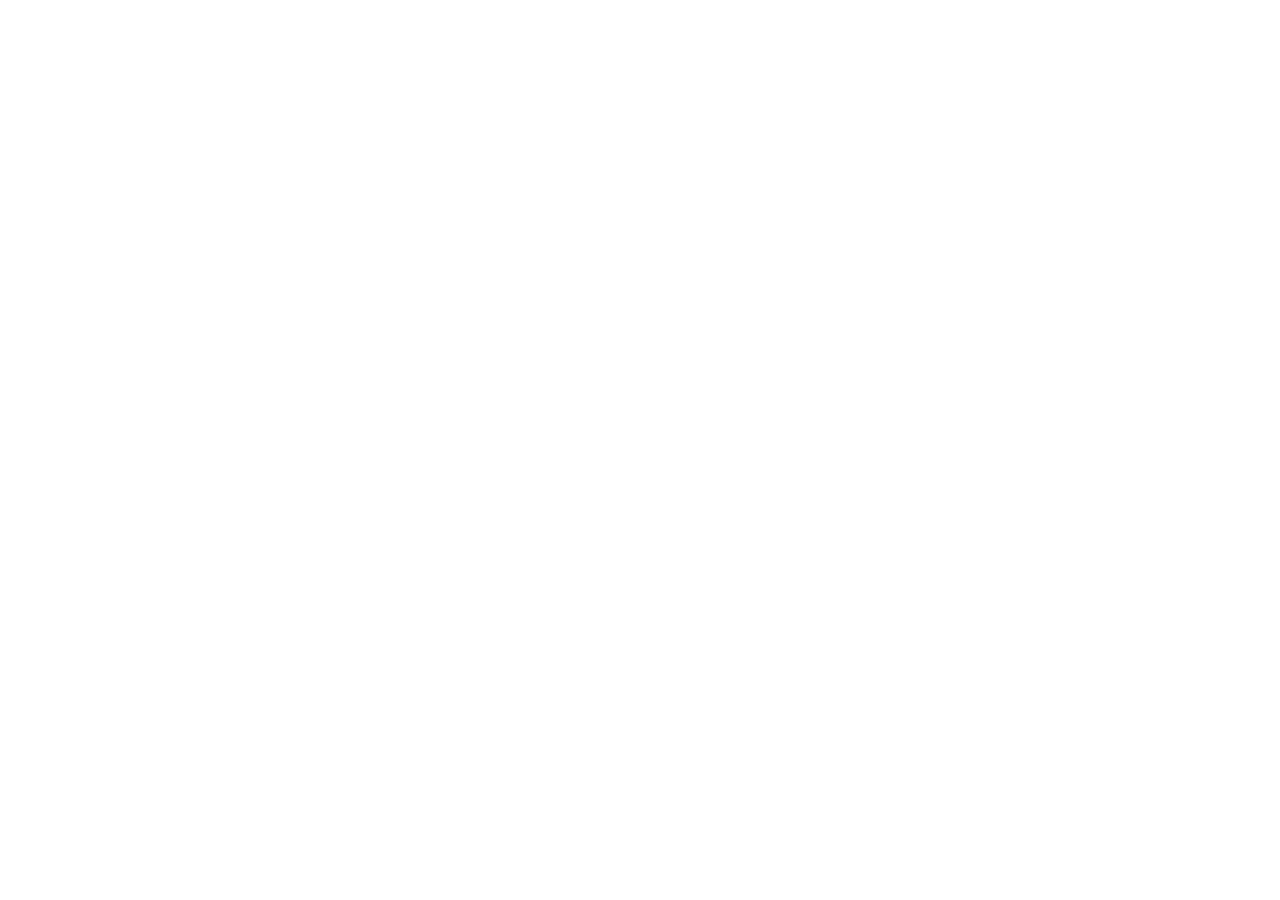
==== index.html @ d42cd2e7 "Add files via upload" ====
<!doctype html>
<html lang="en">
  <head>
    <meta charset="UTF-8" />
    <meta name="viewport" content="width=device-width, initial-scale=1.0" />
    <title>ADAPT-Drive - Autonomous Vehicle Navigation & Safety Assistant</title>
    <meta name="description" content="Realistic automotive navigation and collision avoidance system integrating Google Maps route planning with adaptive autonomous path planning on Indian roads." />
    <meta property="og:title" content="ADAPT-Drive - Autonomous Vehicle Navigation & Safety Assistant" />
    <meta property="og:description" content="Realistic automotive navigation and collision avoidance system integrating Google Maps route planning with adaptive autonomous path planning on Indian roads." />
    <meta property="og:type" content="website" />
    <meta name="twitter:card" content="summary_large_image" />
    <link rel="preconnect" href="https://fonts.googleapis.com">
    <link rel="preconnect" href="https://fonts.gstatic.com" crossorigin>
    <link href="https://fonts.googleapis.com/css2?family=JetBrains+Mono:wght@400;500;600;700&family=Plus+Jakarta+Sans:wght@400;500;600;700;800&display=swap" rel="stylesheet">
  </head>
  <body class="bg-slate-950 text-slate-100 antialiased overflow-hidden select-none">
    <div id="root"></div>
    <script type="module" src="/src/main.tsx"></script>
  </body>
</html>
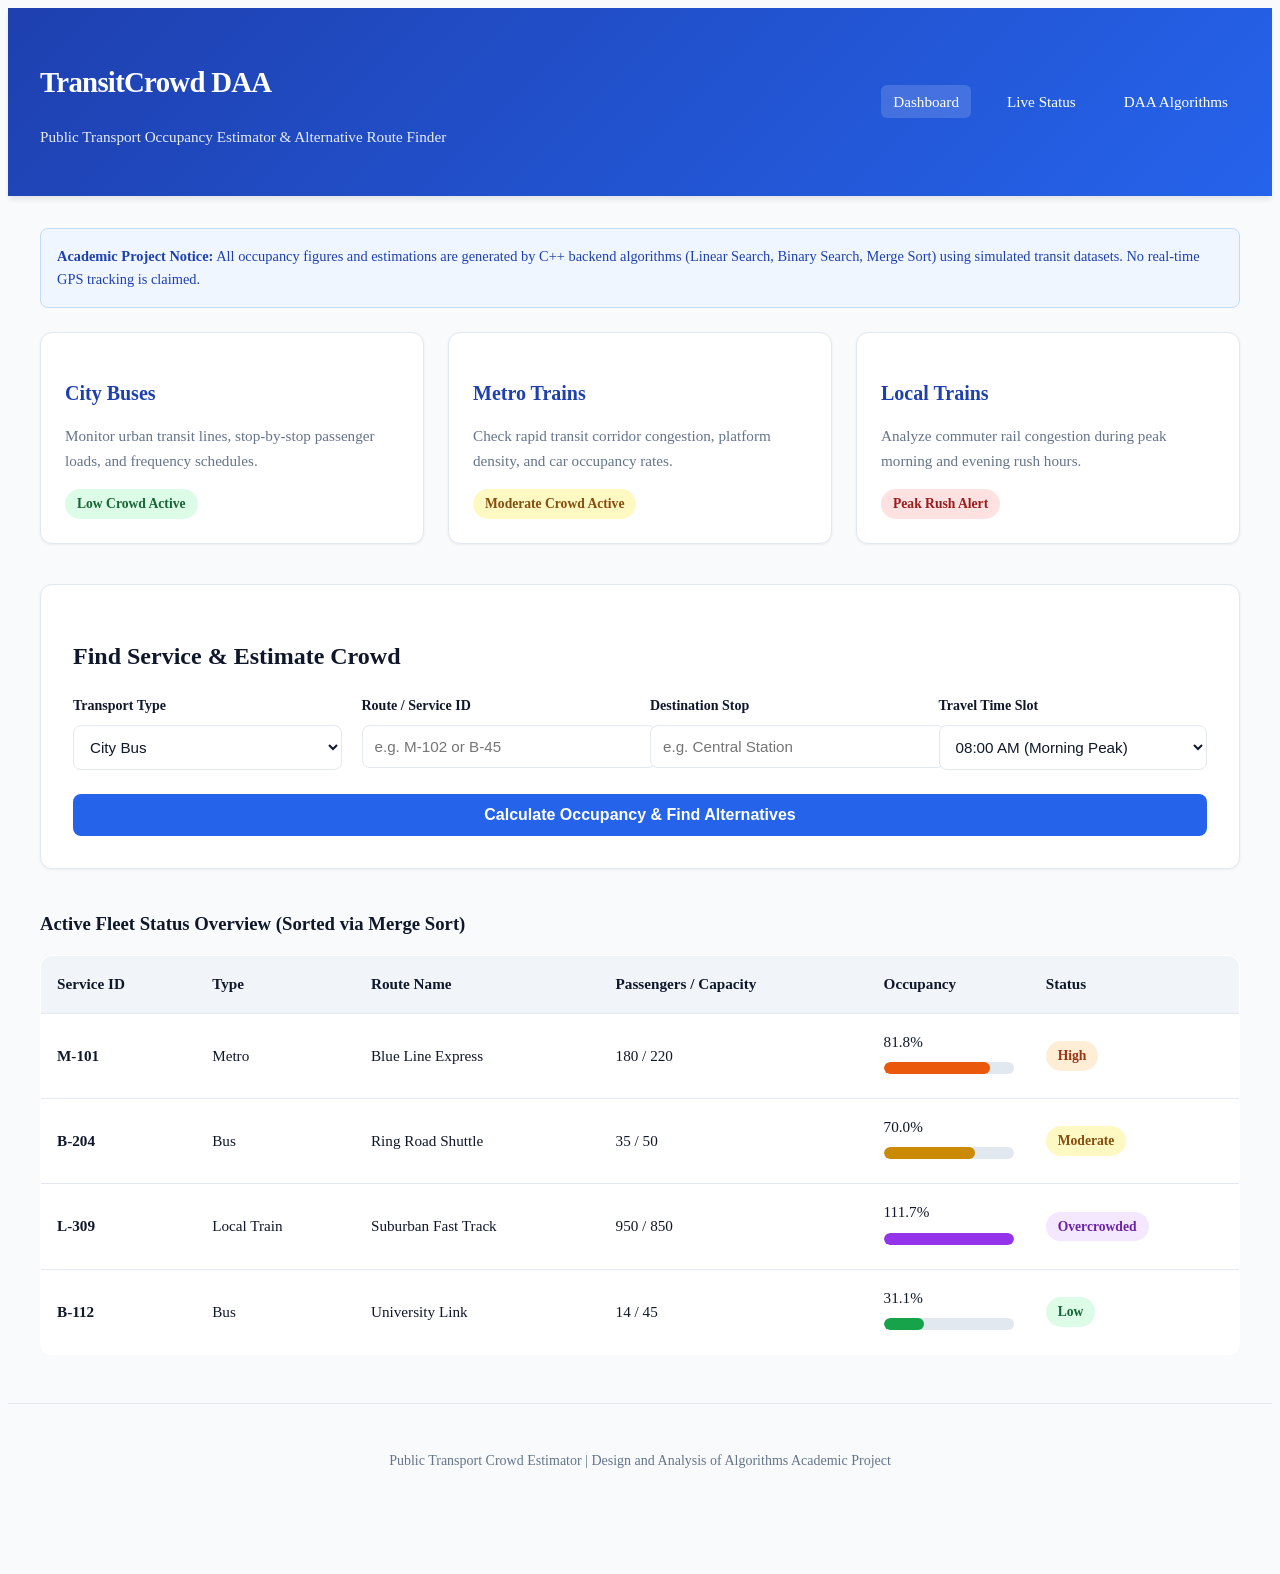
==== commit 17dc64c1: "Create index.html" ====
--- a/index.html
+++ b/index.html
@@ -1,21 +1,152 @@
-<!doctype html>
+<!DOCTYPE html>
 <html lang="en">
-  <head>
-    <meta charset="UTF-8" />
-    <meta name="viewport" content="width=device-width, initial-scale=1.0" />
-    <title>ADAPT-Drive - Autonomous Vehicle Navigation & Safety Assistant</title>
-    <meta name="description" content="Realistic automotive navigation and collision avoidance system integrating Google Maps route planning with adaptive autonomous path planning on Indian roads." />
-    <meta property="og:title" content="ADAPT-Drive - Autonomous Vehicle Navigation & Safety Assistant" />
-    <meta property="og:description" content="Realistic automotive navigation and collision avoidance system integrating Google Maps route planning with adaptive autonomous path planning on Indian roads." />
-    <meta property="og:type" content="website" />
-    <meta name="twitter:card" content="summary_large_image" />
-    <link rel="preconnect" href="https://fonts.googleapis.com">
-    <link rel="preconnect" href="https://fonts.gstatic.com" crossorigin>
-    <link href="https://fonts.googleapis.com/css2?family=JetBrains+Mono:wght@400;500;600;700&family=Plus+Jakarta+Sans:wght@400;500;600;700;800&display=swap" rel="stylesheet">
-  </head>
-  <body class="bg-slate-950 text-slate-100 antialiased overflow-hidden select-none">
-    <div id="root"></div>
-    <script type="module" src="/src/main.tsx"></script>
-  </body>
+<head>
+    <meta charset="UTF-8">
+    <meta name="viewport" content="width=device-width, initial-scale=1.0">
+    <title>Public Transport Crowd Estimator — DAA Project</title>
+    <link rel="stylesheet" href="style.css">
+</head>
+<body>
+    <header>
+        <div class="nav-container">
+            <div class="logo-area">
+                <h1>TransitCrowd DAA</h1>
+                <p>Public Transport Occupancy Estimator & Alternative Route Finder</p>
+            </div>
+            <nav>
+                <ul>
+                    <li><a href="index.html" class="active">Dashboard</a></li>
+                    <li><a href="results.html">Live Status</a></li>
+                    <li><a href="algorithms.html">DAA Algorithms</a></li>
+                </ul>
+            </nav>
+        </div>
+    </header>
+
+    <div class="container">
+        <!-- Notice about Simulation & Architecture -->
+        <div class="notice-box">
+            <strong>Academic Project Notice:</strong> All occupancy figures and estimations are generated by C++ backend algorithms (Linear Search, Binary Search, Merge Sort) using simulated transit datasets. No real-time GPS tracking is claimed.
+        </div>
+
+        <!-- Transport Category Cards -->
+        <div class="grid-3">
+            <div class="card">
+                <h3>City Buses</h3>
+                <p>Monitor urban transit lines, stop-by-stop passenger loads, and frequency schedules.</p>
+                <span class="badge badge-low">Low Crowd Active</span>
+            </div>
+            <div class="card">
+                <h3>Metro Trains</h3>
+                <p>Check rapid transit corridor congestion, platform density, and car occupancy rates.</p>
+                <span class="badge badge-moderate">Moderate Crowd Active</span>
+            </div>
+            <div class="card">
+                <h3>Local Trains</h3>
+                <p>Analyze commuter rail congestion during peak morning and evening rush hours.</p>
+                <span class="badge badge-very-high">Peak Rush Alert</span>
+            </div>
+        </div>
+
+        <!-- Search & Estimation Form -->
+        <section class="search-section">
+            <h2>Find Service & Estimate Crowd</h2>
+            <form action="results.html" method="GET">
+                <div class="form-grid">
+                    <div class="form-group">
+                        <label for="transport_type">Transport Type</label>
+                        <select id="transport_type" name="transport_type">
+                            <option value="Bus">City Bus</option>
+                            <option value="Metro">Metro Train</option>
+                            <option value="Local">Local Commuter Train</option>
+                        </select>
+                    </div>
+                    <div class="form-group">
+                        <label for="route_id">Route / Service ID</label>
+                        <input type="text" id="route_id" name="route_id" placeholder="e.g. M-102 or B-45" required>
+                    </div>
+                    <div class="form-group">
+                        <label for="destination">Destination Stop</label>
+                        <input type="text" id="destination" name="destination" placeholder="e.g. Central Station" required>
+                    </div>
+                    <div class="form-group">
+                        <label for="time_slot">Travel Time Slot</label>
+                        <select id="time_slot" name="time_slot">
+                            <option value="08:00">08:00 AM (Morning Peak)</option>
+                            <option value="12:00">12:00 PM (Midday)</option>
+                            <option value="17:30">05:30 PM (Evening Peak)</option>
+                            <option value="21:00">09:00 PM (Night)</option>
+                        </select>
+                    </div>
+                </div>
+                <button type="submit" class="btn-primary">Calculate Occupancy & Find Alternatives</button>
+            </form>
+        </section>
+
+        <!-- Dataset Summary Table -->
+        <h3 style="margin-bottom: 1rem;">Active Fleet Status Overview (Sorted via Merge Sort)</h3>
+        <table>
+            <thead>
+                <tr>
+                    <th>Service ID</th>
+                    <th>Type</th>
+                    <th>Route Name</th>
+                    <th>Passengers / Capacity</th>
+                    <th>Occupancy</th>
+                    <th>Status</th>
+                </tr>
+            </thead>
+            <tbody>
+                <tr>
+                    <td><strong>M-101</strong></td>
+                    <td>Metro</td>
+                    <td>Blue Line Express</td>
+                    <td>180 / 220</td>
+                    <td>
+                        81.8%
+                        <div class="progress-bar-bg"><div class="progress-bar-fill" style="width: 81.8%; background: #ea580c;"></div></div>
+                    </td>
+                    <td><span class="badge badge-high">High</span></td>
+                </tr>
+                <tr>
+                    <td><strong>B-204</strong></td>
+                    <td>Bus</td>
+                    <td>Ring Road Shuttle</td>
+                    <td>35 / 50</td>
+                    <td>
+                        70.0%
+                        <div class="progress-bar-bg"><div class="progress-bar-fill" style="width: 70%; background: #ca8a04;"></div></div>
+                    </td>
+                    <td><span class="badge badge-moderate">Moderate</span></td>
+                </tr>
+                <tr>
+                    <td><strong>L-309</strong></td>
+                    <td>Local Train</td>
+                    <td>Suburban Fast Track</td>
+                    <td>950 / 850</td>
+                    <td>
+                        111.7%
+                        <div class="progress-bar-bg"><div class="progress-bar-fill" style="width: 100%; background: #9333ea;"></div></div>
+                    </td>
+                    <td><span class="badge badge-overcrowded">Overcrowded</span></td>
+                </tr>
+                <tr>
+                    <td><strong>B-112</strong></td>
+                    <td>Bus</td>
+                    <td>University Link</td>
+                    <td>14 / 45</td>
+                    <td>
+                        31.1%
+                        <div class="progress-bar-bg"><div class="progress-bar-fill" style="width: 31.1%; background: #16a34a;"></div></div>
+                    </td>
+                    <td><span class="badge badge-low">Low</span></td>
+                </tr>
+            </tbody>
+        </table>
+    </div>
+
+    <footer>
+        <p>Public Transport Crowd Estimator | Design and Analysis of Algorithms Academic Project</p>
+    </footer>
+</body>
 </html>
-
--- a/style.css
+++ b/style.css
@@ -0,0 +1,274 @@
+/* ==========================================================================
+Public Transport Crowd Estimator - Main Stylesheet
+Theme: Modern Transit Dashboard (Tailwind-inspired clean CSS)
+========================================================================== */
+
+:root {
+  --primary: #1e40af;
+  --primary-dark: #1e3a8a;
+  --accent: #2563eb;
+  --bg-main: #f8fafc;
+  --bg-card: #ffffff;
+  --text-main: #0f172a;
+  --text-muted: #64748b;
+  --border-color: #e2e8f0;
+
+/* Crowd level indicator colors */
+  --c-low-bg: #dcfce7;
+  --c-low-text: #166534;
+  --c-mod-bg: #fef9c3;
+  --c-mod-text: #854d0e;
+  --c-high-bg: #ffedd5;
+  --c-high-text: #9a3412;
+  --c-vhigh-bg: #fee2e2;
+  --c-vhigh-text: #991b1b;
+  --c-over-bg: #f3e8ff;
+  --c-over-text: #6b21a8;
+}
+
+{
+  box-sizing: border-box;
+  margin: 0;
+  padding: 0;
+  font-family: 'Inter', system-ui, -apple-system, sans-serif;
+}
+
+body {
+  background-color: var(--bg-main);
+  color: var(--text-main);
+  line-height: 1.6;
+  padding-bottom: 3rem;
+}
+
+/* Header & Navigation */
+header {
+  background: linear-gradient(135deg, var(--primary), var(--accent));
+  color: white;
+  padding: 2rem 1.5rem;
+  box-shadow: 0 4px 6px -1px rgba(0, 0, 0, 0.1);
+}
+
+.nav-container {
+  max-width: 1200px;
+  margin: 0 auto;
+  display: flex;
+  justify-content: space-between;
+  align-items: center;
+  flex-wrap: wrap;
+  gap: 1rem;
+}
+
+.logo-area h1 {
+  font-size: 1.8rem;
+  font-weight: 800;
+  letter-spacing: -0.025em;
+}
+
+.logo-area p {
+  font-size: 0.95rem;
+  opacity: 0.9;
+}
+
+nav ul {
+  list-style: none;
+  display: flex;
+  gap: 1.5rem;
+}
+
+nav a {
+  color: white;
+  text-decoration: none;
+  font-weight: 500;
+  font-size: 0.95rem;
+  padding: 0.5rem 0.75rem;
+  border-radius: 0.375rem;
+  transition: background 0.2s;
+}
+
+nav a:hover, nav a.active {
+  background: rgba(255, 255, 255, 0.15);
+}
+
+/* Main Container */
+.container {
+  max-width: 1200px;
+  margin: 2rem auto;
+  padding: 0 1.5rem;
+}
+
+/* Dashboard Cards Grid */
+.grid-3 {
+  display: grid;
+  grid-template-columns: repeat(auto-fit, minmax(300px, 1fr));
+  gap: 1.5rem;
+  margin-bottom: 2.5rem;
+}
+
+.card {
+  background: var(--bg-card);
+  border: 1px solid var(--border-color);
+  border-radius: 0.75rem;
+  padding: 1.5rem;
+  box-shadow: 0 1px 3px rgba(0,0,0,0.05);
+  transition: transform 0.2s, box-shadow 0.2s;
+}
+
+.card:hover {
+  transform: translateY(-2px);
+  box-shadow: 0 10px 15px -3px rgba(0,0,0,0.05);
+}
+
+.card h3 {
+  font-size: 1.25rem;
+  margin-bottom: 0.75rem;
+  color: var(--primary);
+}
+
+.card p {
+  color: var(--text-muted);
+  font-size: 0.95rem;
+  margin-bottom: 1rem;
+}
+
+/* Search & Filter Form */
+.search-section {
+  background: var(--bg-card);
+  border: 1px solid var(--border-color);
+  border-radius: 0.75rem;
+  padding: 2rem;
+  margin-bottom: 2.5rem;
+  box-shadow: 0 1px 3px rgba(0,0,0,0.05);
+}
+
+.search-section h2 {
+  font-size: 1.5rem;
+  margin-bottom: 1.25rem;
+  color: var(--text-main);
+}
+
+.form-grid {
+  display: grid;
+  grid-template-columns: repeat(auto-fit, minmax(220px, 1fr));
+  gap: 1.25rem;
+  margin-bottom: 1.5rem;
+}
+
+.form-group label {
+  display: block;
+  font-size: 0.875rem;
+  font-weight: 600;
+  margin-bottom: 0.5rem;
+  color: var(--text-main);
+}
+
+.form-group select, .form-group input {
+  width: 100%;
+  padding: 0.75rem;
+  border: 1px solid var(--border-color);
+  border-radius: 0.5rem;
+  font-size: 0.95rem;
+  background: #fff;
+  color: var(--text-main);
+}
+
+.form-group select:focus, .form-group input:focus {
+  outline: none;
+  border-color: var(--accent);
+  box-shadow: 0 0 0 3px rgba(37, 99, 235, 0.15);
+}
+
+.btn-primary {
+  background: var(--accent);
+  color: white;
+  border: none;
+  padding: 0.75rem 1.5rem;
+  font-size: 1rem;
+  font-weight: 600;
+  border-radius: 0.5rem;
+  cursor: pointer;
+  transition: background 0.2s;
+  width: 100%;
+}
+
+.btn-primary:hover {
+  background: var(--primary-dark);
+}
+
+/* Occupancy Badge & Progress Bars */
+.badge {
+  display: inline-block;
+  padding: 0.25rem 0.75rem;
+  font-size: 0.85rem;
+  font-weight: 600;
+  border-radius: 9999px;
+}
+
+.badge-low { background: var(--c-low-bg); color: var(--c-low-text); }
+.badge-moderate { background: var(--c-mod-bg); color: var(--c-mod-text); }
+.badge-high { background: var(--c-high-bg); color: var(--c-high-text); }
+.badge-very-high { background: var(--c-vhigh-bg); color: var(--c-vhigh-text); }
+.badge-overcrowded { background: var(--c-over-bg); color: var(--c-over-text); }
+
+.progress-bar-bg {
+  background: var(--border-color);
+  border-radius: 9999px;
+  height: 0.75rem;
+  width: 100%;
+  overflow: hidden;
+  margin: 0.5rem 0;
+}
+
+.progress-bar-fill {
+  height: 100%;
+  border-radius: 9999px;
+  transition: width 0.5s ease;
+}
+
+/* Tables */
+table{
+  width: 100%;
+  border-collapse: collapse;
+  background: var(--bg-card);
+  border-radius: 0.75rem;
+  overflow: hidden;
+  border: 1px solid var(--border-color);
+  margin-bottom: 2rem;
+}
+
+th, td{
+  padding: 1rem;
+  text-align: left;
+  border-bottom: 1px solid var(--border-color);
+  font-size: 0.95rem;
+}
+
+th{
+  background: #f1f5f9;
+  font-weight: 600;
+  color: var(--text-main);
+}
+
+tr:last-child td{
+  border-bottom: none;
+}
+
+/* Notice Box */
+.notice-box{
+  background: #eff6ff;
+  border: 1px solid #bfdbfe;
+  color: #1e40af;
+  padding: 1rem;
+  border-radius: 0.5rem;
+  margin-bottom: 1.5rem;
+  font-size: 0.9rem;
+}
+
+/* Footer */
+footer {
+  text-align: center;
+  padding: 2rem;
+  color: var(--text-muted);
+  font-size: 0.875rem;
+  border-top: 1px solid var(--border-color);
+  margin-top: 3rem;
+}
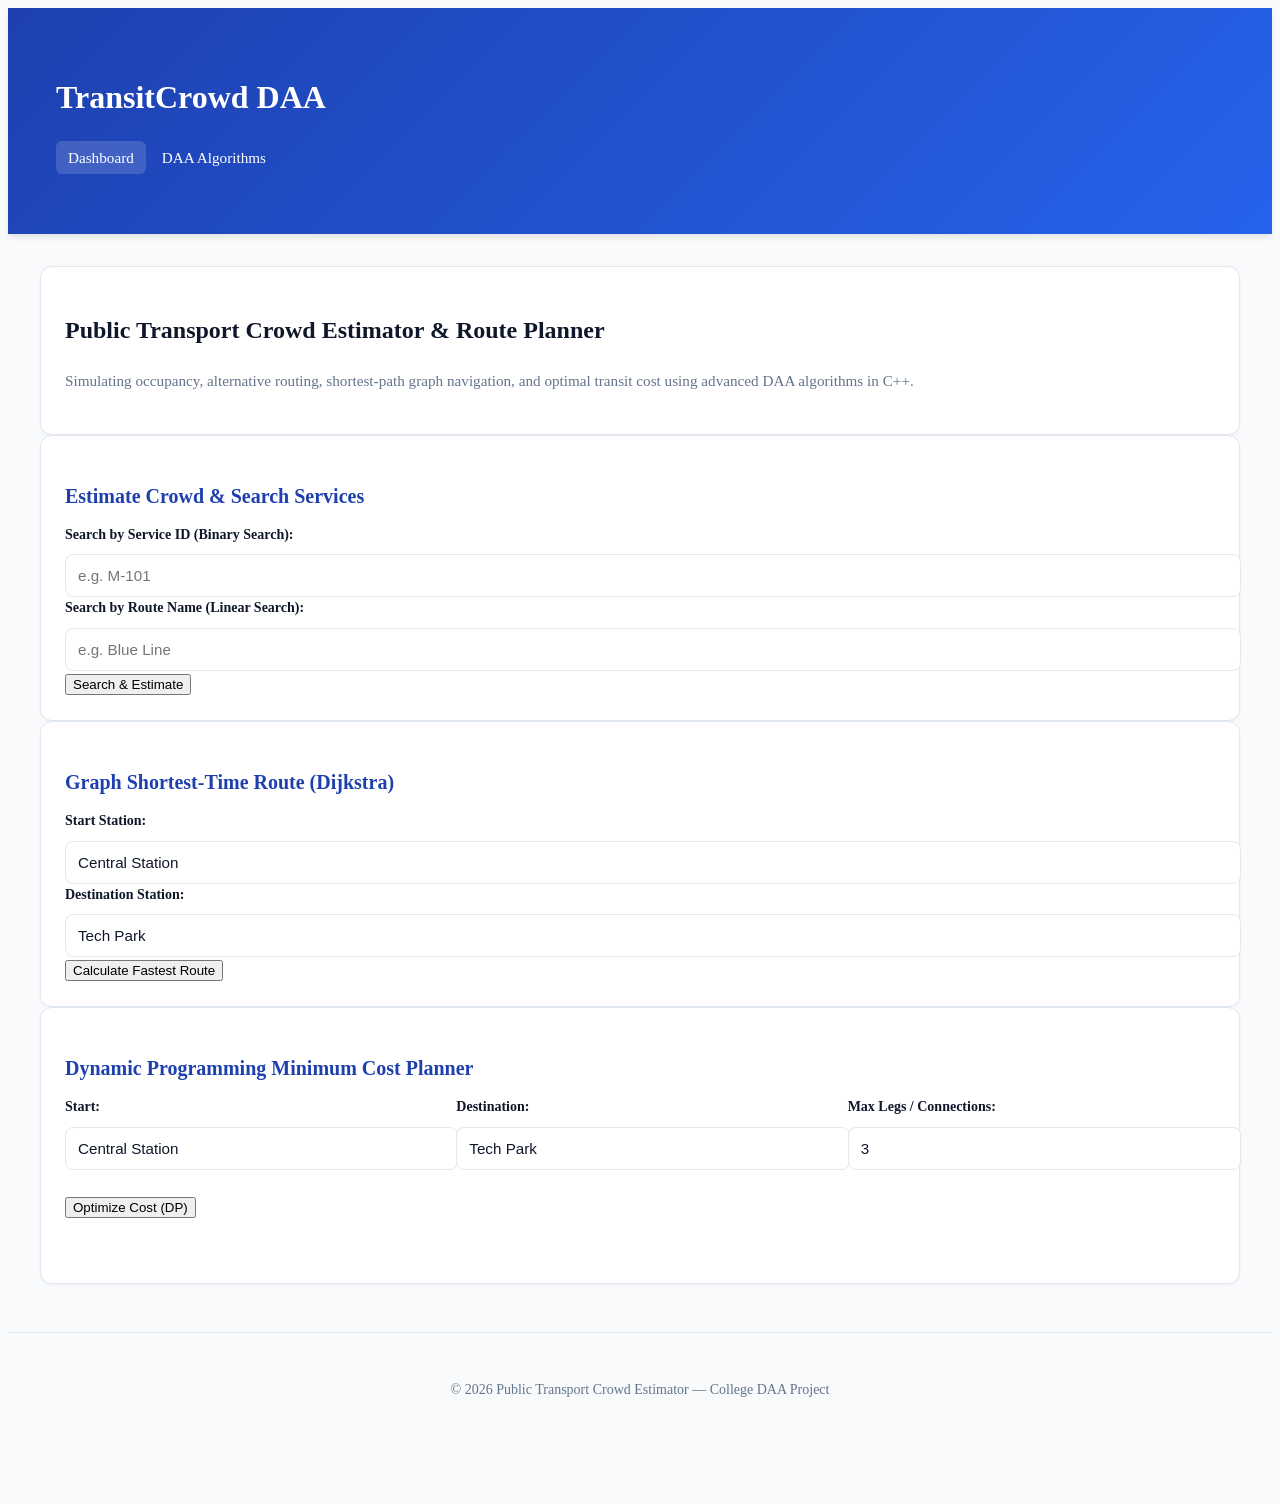
==== commit 8da4611d: "Refactor index.html for improved structure and content Updated the title and modified the header str" ====
--- a/index.html
+++ b/index.html
@@ -3,150 +3,85 @@
 <head>
     <meta charset="UTF-8">
     <meta name="viewport" content="width=device-width, initial-scale=1.0">
-    <title>Public Transport Crowd Estimator — DAA Project</title>
+    <title>Public Transport Crowd Estimator</title>
     <link rel="stylesheet" href="style.css">
 </head>
 <body>
-    <header>
-        <div class="nav-container">
-            <div class="logo-area">
-                <h1>TransitCrowd DAA</h1>
-                <p>Public Transport Occupancy Estimator & Alternative Route Finder</p>
-            </div>
+    <header class="navbar">
+        <div class="container nav-content">
+            <h1>TransitCrowd DAA</h1>
             <nav>
-                <ul>
-                    <li><a href="index.html" class="active">Dashboard</a></li>
-                    <li><a href="results.html">Live Status</a></li>
-                    <li><a href="algorithms.html">DAA Algorithms</a></li>
-                </ul>
+                <a href="/" class="active">Dashboard</a>
+                <a href="/algorithms">DAA Algorithms</a>
             </nav>
         </div>
     </header>
 
-    <div class="container">
-        <!-- Notice about Simulation & Architecture -->
-        <div class="notice-box">
-            <strong>Academic Project Notice:</strong> All occupancy figures and estimations are generated by C++ backend algorithms (Linear Search, Binary Search, Merge Sort) using simulated transit datasets. No real-time GPS tracking is claimed.
-        </div>
+    <main class="container my-5">
+        <section class="hero card text-center mb-4">
+            <h2>Public Transport Crowd Estimator & Route Planner</h2>
+            <p>Simulating occupancy, alternative routing, shortest-path graph navigation, and optimal transit cost using advanced DAA algorithms in C++.</p>
+        </section>
 
-        <!-- Transport Category Cards -->
-        <div class="grid-3">
+        <div class="grid-2">
+            <!-- Crowd Estimation Form -->
             <div class="card">
-                <h3>City Buses</h3>
-                <p>Monitor urban transit lines, stop-by-stop passenger loads, and frequency schedules.</p>
-                <span class="badge badge-low">Low Crowd Active</span>
+                <h3>Estimate Crowd & Search Services</h3>
+                <form action="/results" method="GET">
+                    <div class="form-group">
+                        <label for="serviceId">Search by Service ID (Binary Search):</label>
+                        <input type="text" id="serviceId" name="serviceId" placeholder="e.g. M-101">
+                    </div>
+                    <div class="form-group">
+                        <label for="route">Search by Route Name (Linear Search):</label>
+                        <input type="text" id="route" name="route" placeholder="e.g. Blue Line">
+                    </div>
+                    <button type="submit" class="btn">Search & Estimate</button>
+                </form>
             </div>
+
+            <!-- Graph Dijkstra Shortest Path Form -->
             <div class="card">
-                <h3>Metro Trains</h3>
-                <p>Check rapid transit corridor congestion, platform density, and car occupancy rates.</p>
-                <span class="badge badge-moderate">Moderate Crowd Active</span>
-            </div>
-            <div class="card">
-                <h3>Local Trains</h3>
-                <p>Analyze commuter rail congestion during peak morning and evening rush hours.</p>
-                <span class="badge badge-very-high">Peak Rush Alert</span>
+                <h3>Graph Shortest-Time Route (Dijkstra)</h3>
+                <form action="/dijkstra" method="GET">
+                    <div class="form-group">
+                        <label for="start">Start Station:</label>
+                        <input type="text" id="start" name="start" value="Central Station">
+                    </div>
+                    <div class="form-group">
+                        <label for="end">Destination Station:</label>
+                        <input type="text" id="end" name="end" value="Tech Park">
+                    </div>
+                    <button type="submit" class="btn">Calculate Fastest Route</button>
+                </form>
             </div>
         </div>
 
-        <!-- Search & Estimation Form -->
-        <section class="search-section">
-            <h2>Find Service & Estimate Crowd</h2>
-            <form action="results.html" method="GET">
-                <div class="form-grid">
-                    <div class="form-group">
-                        <label for="transport_type">Transport Type</label>
-                        <select id="transport_type" name="transport_type">
-                            <option value="Bus">City Bus</option>
-                            <option value="Metro">Metro Train</option>
-                            <option value="Local">Local Commuter Train</option>
-                        </select>
-                    </div>
-                    <div class="form-group">
-                        <label for="route_id">Route / Service ID</label>
-                        <input type="text" id="route_id" name="route_id" placeholder="e.g. M-102 or B-45" required>
-                    </div>
-                    <div class="form-group">
-                        <label for="destination">Destination Stop</label>
-                        <input type="text" id="destination" name="destination" placeholder="e.g. Central Station" required>
-                    </div>
-                    <div class="form-group">
-                        <label for="time_slot">Travel Time Slot</label>
-                        <select id="time_slot" name="time_slot">
-                            <option value="08:00">08:00 AM (Morning Peak)</option>
-                            <option value="12:00">12:00 PM (Midday)</option>
-                            <option value="17:30">05:30 PM (Evening Peak)</option>
-                            <option value="21:00">09:00 PM (Night)</option>
-                        </select>
-                    </div>
+        <!-- Dynamic Programming Form -->
+        <div class="card mt-4">
+            <h3>Dynamic Programming Minimum Cost Planner</h3>
+            <form action="/dp" method="GET" class="grid-3">
+                <div class="form-group">
+                    <label for="dp-start">Start:</label>
+                    <input type="text" id="dp-start" name="start" value="Central Station">
                 </div>
-                <button type="submit" class="btn-primary">Calculate Occupancy & Find Alternatives</button>
+                <div class="form-group">
+                    <label for="dp-end">Destination:</label>
+                    <input type="text" id="dp-end" name="end" value="Tech Park">
+                </div>
+                <div class="form-group">
+                    <label for="legs">Max Legs / Connections:</label>
+                    <input type="number" id="legs" name="legs" value="3" min="1" max="5">
+                </div>
+                <div style="grid-column: span 3;">
+                    <button type="submit" class="btn">Optimize Cost (DP)</button>
+                </div>
             </form>
-        </section>
+        </div>
+    </main>
 
-        <!-- Dataset Summary Table -->
-        <h3 style="margin-bottom: 1rem;">Active Fleet Status Overview (Sorted via Merge Sort)</h3>
-        <table>
-            <thead>
-                <tr>
-                    <th>Service ID</th>
-                    <th>Type</th>
-                    <th>Route Name</th>
-                    <th>Passengers / Capacity</th>
-                    <th>Occupancy</th>
-                    <th>Status</th>
-                </tr>
-            </thead>
-            <tbody>
-                <tr>
-                    <td><strong>M-101</strong></td>
-                    <td>Metro</td>
-                    <td>Blue Line Express</td>
-                    <td>180 / 220</td>
-                    <td>
-                        81.8%
-                        <div class="progress-bar-bg"><div class="progress-bar-fill" style="width: 81.8%; background: #ea580c;"></div></div>
-                    </td>
-                    <td><span class="badge badge-high">High</span></td>
-                </tr>
-                <tr>
-                    <td><strong>B-204</strong></td>
-                    <td>Bus</td>
-                    <td>Ring Road Shuttle</td>
-                    <td>35 / 50</td>
-                    <td>
-                        70.0%
-                        <div class="progress-bar-bg"><div class="progress-bar-fill" style="width: 70%; background: #ca8a04;"></div></div>
-                    </td>
-                    <td><span class="badge badge-moderate">Moderate</span></td>
-                </tr>
-                <tr>
-                    <td><strong>L-309</strong></td>
-                    <td>Local Train</td>
-                    <td>Suburban Fast Track</td>
-                    <td>950 / 850</td>
-                    <td>
-                        111.7%
-                        <div class="progress-bar-bg"><div class="progress-bar-fill" style="width: 100%; background: #9333ea;"></div></div>
-                    </td>
-                    <td><span class="badge badge-overcrowded">Overcrowded</span></td>
-                </tr>
-                <tr>
-                    <td><strong>B-112</strong></td>
-                    <td>Bus</td>
-                    <td>University Link</td>
-                    <td>14 / 45</td>
-                    <td>
-                        31.1%
-                        <div class="progress-bar-bg"><div class="progress-bar-fill" style="width: 31.1%; background: #16a34a;"></div></div>
-                    </td>
-                    <td><span class="badge badge-low">Low</span></td>
-                </tr>
-            </tbody>
-        </table>
-    </div>
-
-    <footer>
-        <p>Public Transport Crowd Estimator | Design and Analysis of Algorithms Academic Project</p>
+    <footer class="text-center py-4">
+        <p>&copy; 2026 Public Transport Crowd Estimator — College DAA Project</p>
     </footer>
 </body>
 </html>
